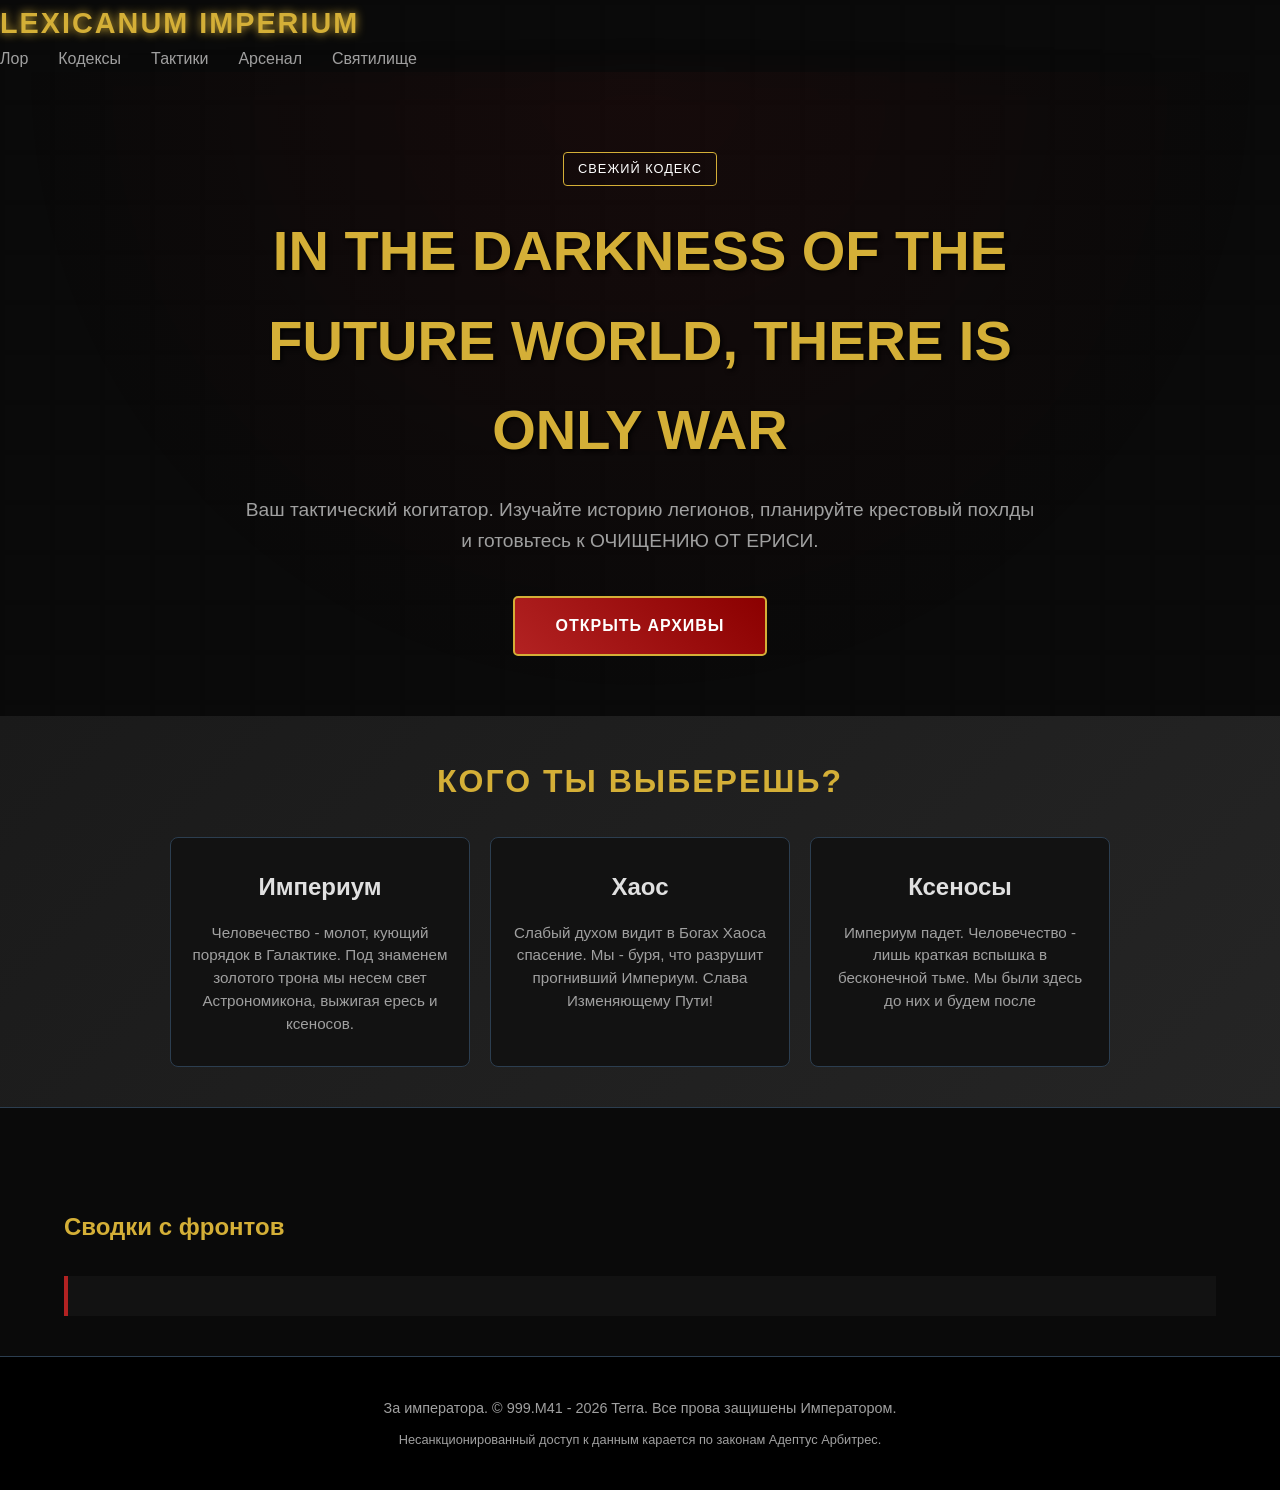
==== index.html @ 8dfe5d38 "Add files via upload" ====
<!DOCTYPE html>

<html lang="ru">
    <head>
        <meta charset="UTF-8">
        <meta name="viewport" content="width=device-width,initial-scale=1.0">
        <title>Lexicanum Imperium - Главная</title>
        <link rel="stylesheet" href="style.css">
    </head>
    <body>
        <header>
            <div class="logo">Lexicanum Imperium</div>
            <nav class="nav">
                <a href="#">Лор</a>
                <a href="#">Кодексы</a>
                <a href="#">Тактики</a>
                <a href="#">Арсенал</a>
                <a href="#">Святилище</a>
            </nav>
        </header>
        <section class="hero">
            <div class="hero-content">
                <span class="badge">СВЕЖИЙ КОДЕКС</span>
                <h1>IN THE DARKNESS OF THE FUTURE WORLD, THERE IS ONLY WAR</h1>
                <P>Ваш тактический когитатор. Изучайте историю легионов, планируйте крестовый похлды и готовьтесь к ОЧИЩЕНИЮ ОТ ЕРИСИ.</P>
                <a href="#" class="cta-button">Открыть Архивы</a>
            </div>
        </section>
        <section class="faction-selector">
            <h2 class="selector-title">КОГО ТЫ ВЫБЕРЕШЬ?</h2>
            <div class="faction-grid">
                <div class="card">
                    <h3>Империум</h3>
                    <p>Человечество - молот, кующий порядок в Галактике. Под знаменем золотого трона мы несем свет Астрономикона, выжигая ересь и ксеносов.</p>
                </div>
    
                <div class="card">
                    <h3>Хаос</h3>
                    <p>Слабый духом видит в Богах Хаоса спасение. Мы - буря, что разрушит прогнивший Империум. Слава Изменяющему Пути!</p>
                </div>
    
                <div class="card">
                    <h3>Ксеносы</h3>
                    <p>Империум падет. Человечество - лишь краткая вспышка в бесконечной тьме. Мы были здесь до них и будем после</p>
                </div>
            </div>
        </section>
        <main class="main-content">
            <section class="latest-news">
                <h2 style="font-family: var(--font-heading); color: var(--color-accent-gold);margin-bottom: 30px;">Сводки с фронтов</h2>
                <div class="news-grid">
                    <div class="news-item"></div>
                </div>
            </section>
        </main>

        <footer class="footer">
            <p>За императора. &copy; 999.M41 - 2026 Terra. Все прова защишены Императором.</p>
            <p style="font-size: 0.8rem; margin-top: 10px;">Несанкционированный доступ к данным карается по законам Адептус Арбитрес.</p>
        </footer>
    </body>
</html>
---- style.css ----
:root{
    --color-bg-main: #0A0A0A;
    --color-bg-card: #121212;
    --color-bg-parchment: #2c2c2c;
    --color-text-primary: #e0e0e0;
    --color-text-muted: #a0a0a0;
    --color-accent-red: #b22222;
    --color-accent-gold: #d4af37;
    --color-border: #2c3e50;
    --font-main: 'Roboto', sans-serif;
    --font-heading: 'Oswald', sans-serif;
}

* {
    box-sizing: border-box;
    margin: 0;
    padding: 0;
}

body {
    font-family: var(--font-main);
    background-color: var(--color-bg-main);
    color: var(--color-text-primary);
    line-height: 1.6;
    overflow-x: hidden;
}

/*Эффект шума на фоне*/
body::before {
    content: '';
    position: fixed;
    top: 0; left: 0; right: 0; bottom: 0;
    background: 
        linear-gradient(rgba(18,18,18,0.2) 10%, transparent 10%),
        linear-gradient(90deg, rgba(18,18,18,0.2) 10%, transparent 10%);
    background-size: 50px 50px;
    z-index: -1;
    opacity: 0.1;
    pointer-events: none;
}

.header {
    padding: 20px 5%;
    background: linear-gradient(135deg, var(--color-bg-card) 0%, #1a1a1a 100%);
    border-bottom: 1px solid var(--color-border);
    display: flex;
    justify-content: space-between;
    align-items: center;
    position: sticky;
    top: 0;
    z-index: 100;
}

.logo {
    font-family: var(--font-heading);
    font-size: 1.8rem;
    font-weight: 700;
    color: var(--color-accent-gold);
    text-transform: uppercase;
    letter-spacing: 2px;
    text-shadow: 0 0 10px var(--color-accent-gold);
}

.nav {
    display: flex;
    gap: 30px;
}

.nav a {
    color: var(--color-text-muted);
    text-decoration: none;
    font-weight: 500;
    transition: color 0.3s;
    position: relative;
}

.nav a::after{
    content: '';
    position: absolute;
    width: 0;
    height: 2px;
    bottom: -5px;
    left: 0;
    background-color: var(--color-accent-red);
    transition: width 0.3s;
}

.nav a:hover {
    color: var(--color-text-primary);
}

.nav a:hover::after {
    width: 100%;
}

.hero {
    padding: 80px 5% 60px;
    text-align: center;
    background: 
    radial-gradient(ellipse at top, rgba(178, 34, 34, 0.05) 0%, transparent 70%),
    url('data:image/svg+xml;utf8,<svg xmlns="http://www.w3.org/2000/svg" width="100" height="100"><text x="50" y="50" font-size="80" fill="rgba(255,255,255,0.01)">&#9760;</text></svg>') repeat;
    position: relative;
}

.hero::before {
    content: '';
    position: absolute;
    top: 0; left: 0; bottom: 0; right: 0;
    background: inherit;
    filter: blur(20px) brightness(0.5);
    z-index: 1;
}

.hero-content {
    position: relative;
    z-index: 2;
    max-width: 800px;
    margin: 0 auto;
}

.badge {
    display: inline-block;
    background-color: var(--font-heading);
    color: white;
    padding: 6px 14px;
    border-radius: 4px;
    font-size: 0.8rem;
    text-transform: uppercase;
    letter-spacing: 1px;
    margin-bottom: 20px;
    border: 1px solid var(--color-accent-gold);
}

h1 {
    font-family: var(--font-heading);
    font-size: 3.5rem;
    margin-bottom: 20px;
    color: var(--color-accent-gold);
    text-shadow: 2px 2px 4px rgba(0,0,0,0.8);
}

.hero p {
    font-size: 1.2rem;
    color: var(--color-text-muted);
    margin-bottom: 40px;
}

.cta-button {
    display: inline-block;
    background: linear-gradient(45deg, var(--color-accent-red), #8B0000);
    color: white;
    padding: 15px 40px;
    text-decoration: none;
    font-weight: bold;
    border: 2px solid var(--color-accent-gold);
    border-radius: 5px;
    cursor: pointer;
    transition: transform 0.2s, box-shadow 0.2s;
    text-transform: uppercase;
    letter-spacing: 1px;
}

.cta-button:hover {
    transform: translateY(-3px);
    box-shadow: 0 10px 20px rgba(178, 34, 34, 0.4);
}

.main-content {
    padding: 40px 5%;
    display: grid;
    grid-template-columns: 2fr 1fr;
    gap: 40px;
}

.faction-selector {
    padding: 40px 5%;
    text-align: center;
    background: linear-gradient(135deg, #1a1a1a 0%, #252525 100%);
    border-bottom: 1px solid var(--color-border);
}

.selector-title {
    font-family: var(--font-heading);
    font-size: 2rem;
    color: var(--color-accent-gold);
    margin-bottom: 30px;
    text-transform: uppercase;
    letter-spacing: 2px;
}

.faction-grid {
    display: flex;
    justify-content: center;
    gap: 20px;
    flex-wrap: wrap;
}
.card {
    flex: 1;
    max-width: 300px;
    background: var(--color-bg-card);
    border: 1px solid var(--color-border);
    border-radius: 8px;
    padding: 30px 20px;
    text-align: center;
    transition: transform 0.2s, border-color 0.2s, box-shadow 0.2s;
    position: relative;
    cursor: pointer;
}

.card::before {
    content: '';
    position: absolute;
    top: 0; left: 0; right: 0;
    height: 4px;
    background: var(--color-accent-red);
    border-radius: 8px 8px 0 0;
    opacity: 0;
    transition: opacity 0.3s;
}

.card:hover {
    transform: translateY(-5px);
    border-color: var(--color-accent-gold);
    box-shadow: 0 10px 20px rgba(0,0,0,0.3);
}

.card:hover::before {
    opacity: 1;
}

.card h3 {
    font-family: var(--font-heading);
    color: var(--color-text-primary);
    margin-bottom: 15px;
    font-size: 1.5rem;
}

.card p {
    color: var(--color-text-muted);
    font-size: 0.95rem;
    line-height: 1.5;
}

.card a {
    color: var(--color-accent-red);
    text-decoration: none;
    font-weight: 600;
}

.card a:hover {
    text-decoration: underline;
}

.sidebar .card{
    background: linear-gradient(135deg, #1a1a1a 0%, #2c2c2c 100%);
}

.latest-news {
    grid-column: 1 / -1;
    margin-top: 60px;
}

.news-grid {
    display: grid;
    grid-template-columns: repeat(auto-fit, minmax(300px, 1fr));
    gap: 30px;
}

.news-item {
    background: var(--color-bg-card);
    border-left: 4px solid var(--color-accent-red);
    padding: 20px;
    transition: transform 0.2s;
}

.news-item:hover {
    transform: translateX(5px);
}

.news-item h4 {
    color: var(--color-text-primary);
    margin-bottom: 10px;
}

.news-item time {
    color: var(--color-accent-red);
    font-size: 0.85rem;
    display: block;
    margin-bottom: 10px;
}

.footer {
    background: #000000;
    color: var(--color-text-muted);
    text-align: center;
    padding: 40px 5%;
    border-top: 1px solid var(--color-border);
    font-size: 0.9rem;
}

@media (max-width: 768px) {
    .main-content {
        grid-template-columns: 1fr;
    }
    .latest-news {
        margin-top: 40px;
    }
    h1 {
        font-size: 2.5rem;
    }
    .faction-grid {
        flex-direction: column;
        align-items: center;
    }
    .card {
        max-width: 90%;
    }
}
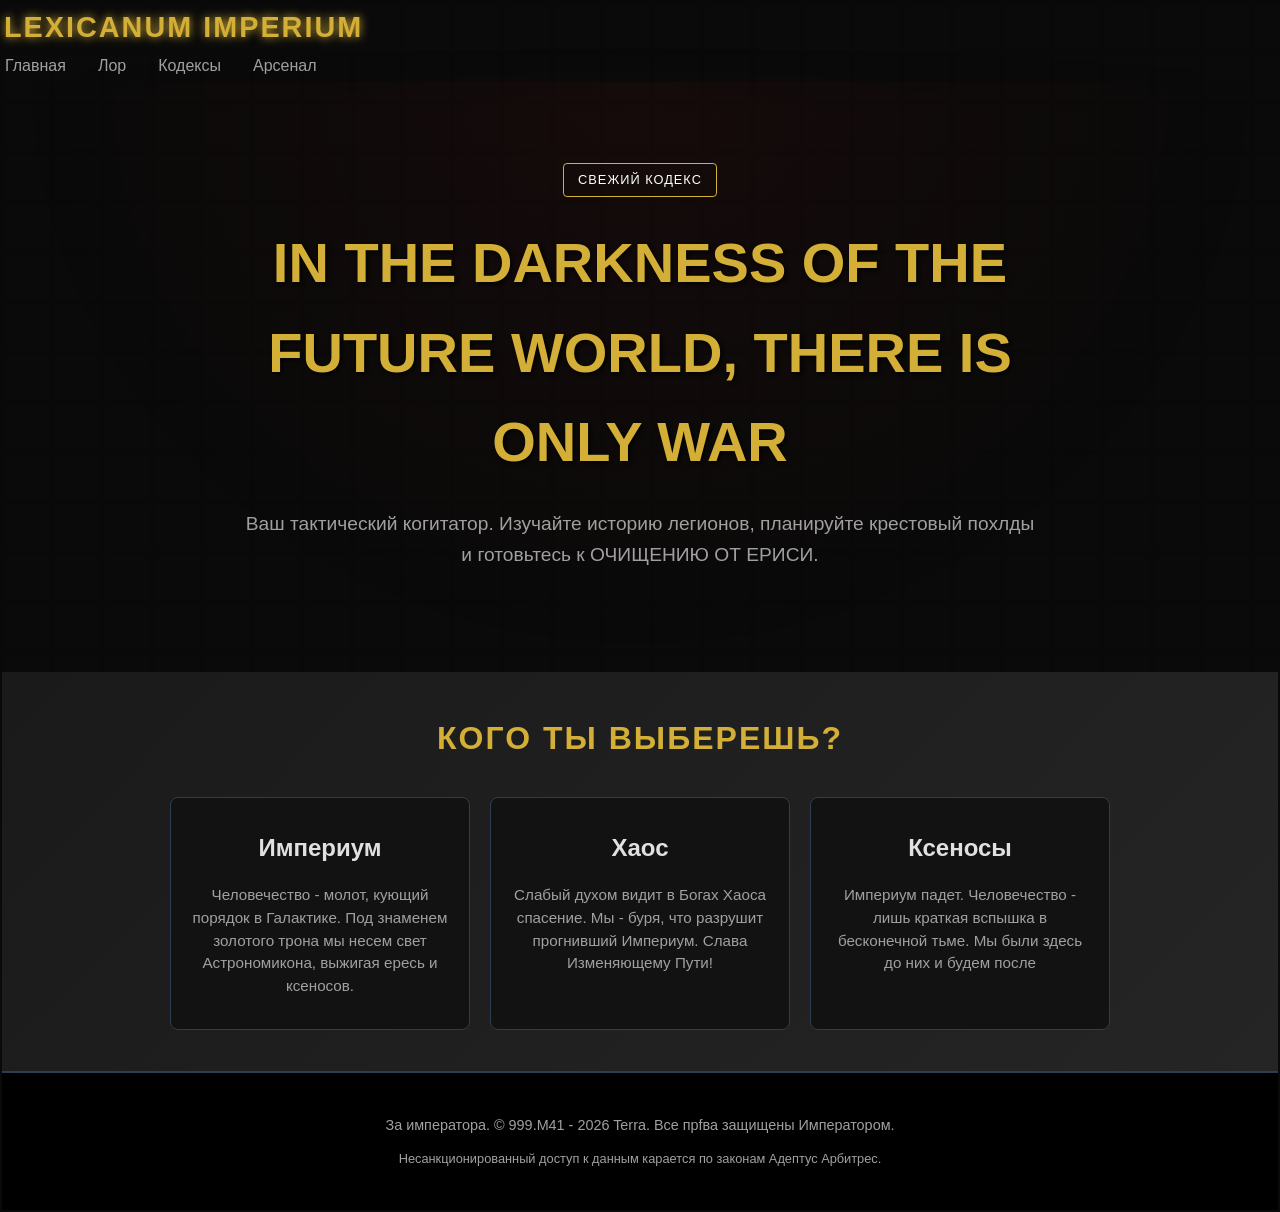
==== commit 9952bd90: "Add files via upload" ====
--- a/index.html
+++ b/index.html
@@ -11,11 +11,10 @@
         <header>
             <div class="logo">Lexicanum Imperium</div>
             <nav class="nav">
+                <a href="index.html">Главная</a>
                 <a href="#">Лор</a>
                 <a href="#">Кодексы</a>
-                <a href="#">Тактики</a>
                 <a href="#">Арсенал</a>
-                <a href="#">Святилище</a>
             </nav>
         </header>
         <section class="hero">
@@ -23,39 +22,29 @@
                 <span class="badge">СВЕЖИЙ КОДЕКС</span>
                 <h1>IN THE DARKNESS OF THE FUTURE WORLD, THERE IS ONLY WAR</h1>
                 <P>Ваш тактический когитатор. Изучайте историю легионов, планируйте крестовый похлды и готовьтесь к ОЧИЩЕНИЮ ОТ ЕРИСИ.</P>
-                <a href="#" class="cta-button">Открыть Архивы</a>
             </div>
         </section>
         <section class="faction-selector">
             <h2 class="selector-title">КОГО ТЫ ВЫБЕРЕШЬ?</h2>
             <div class="faction-grid">
-                <div class="card">
-                    <h3>Империум</h3>
-                    <p>Человечество - молот, кующий порядок в Галактике. Под знаменем золотого трона мы несем свет Астрономикона, выжигая ересь и ксеносов.</p>
-                </div>
-    
-                <div class="card">
+                <a href="imperium.html" class="card">
+                        <h3>Империум</h3>
+                        <p>Человечество - молот, кующий порядок в Галактике. Под знаменем золотого трона мы несем свет Астрономикона, выжигая ересь и ксеносов.</p>
+                </a>
+                
+                <a href="" class="card">
                     <h3>Хаос</h3>
                     <p>Слабый духом видит в Богах Хаоса спасение. Мы - буря, что разрушит прогнивший Империум. Слава Изменяющему Пути!</p>
-                </div>
-    
-                <div class="card">
+                </a>
+                
+                <a href="" class="card">
                     <h3>Ксеносы</h3>
                     <p>Империум падет. Человечество - лишь краткая вспышка в бесконечной тьме. Мы были здесь до них и будем после</p>
-                </div>
+                </a>
             </div>
         </section>
-        <main class="main-content">
-            <section class="latest-news">
-                <h2 style="font-family: var(--font-heading); color: var(--color-accent-gold);margin-bottom: 30px;">Сводки с фронтов</h2>
-                <div class="news-grid">
-                    <div class="news-item"></div>
-                </div>
-            </section>
-        </main>
-
         <footer class="footer">
-            <p>За императора. &copy; 999.M41 - 2026 Terra. Все прова защишены Императором.</p>
+            <p>За императора. &copy; 999.M41 - 2026 Terra. Все прfва защищены Императором.</p>
             <p style="font-size: 0.8rem; margin-top: 10px;">Несанкционированный доступ к данным карается по законам Адептус Арбитрес.</p>
         </footer>
     </body>
--- a/style.css
+++ b/style.css
@@ -14,7 +14,7 @@
 * {
     box-sizing: border-box;
     margin: 0;
-    padding: 0;
+    padding: 1px;
 }
 
 body {
@@ -194,8 +194,14 @@
     gap: 20px;
     flex-wrap: wrap;
 }
+
+.faction-grid a {
+    text-decoration: none;
+}
+
 .card {
     flex: 1;
+    min-width: 300px;
     max-width: 300px;
     background: var(--color-bg-card);
     border: 1px solid var(--color-border);
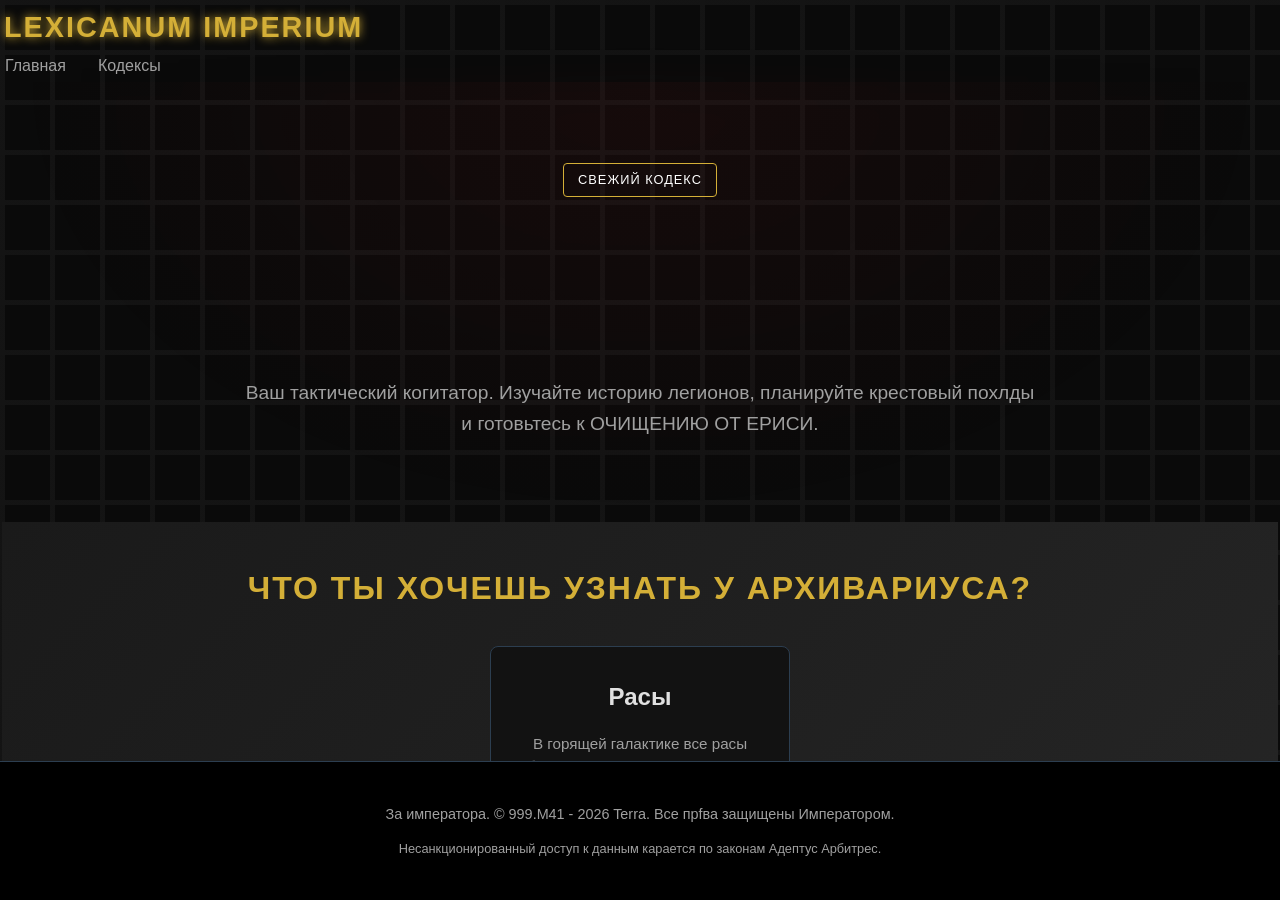
==== commit 5fe7a922: "Add files via upload" ====
--- a/index.html
+++ b/index.html
@@ -12,40 +12,43 @@
             <div class="logo">Lexicanum Imperium</div>
             <nav class="nav">
                 <a href="index.html">Главная</a>
-                <a href="#">Лор</a>
                 <a href="#">Кодексы</a>
-                <a href="#">Арсенал</a>
             </nav>
         </header>
         <section class="hero">
             <div class="hero-content">
                 <span class="badge">СВЕЖИЙ КОДЕКС</span>
-                <h1>IN THE DARKNESS OF THE FUTURE WORLD, THERE IS ONLY WAR</h1>
+                <div class="typewriter-wrapper">
+                    <h1 class="typewriter" data-text="В ТЬМЕ ГРЯДУЩЕГО МИРА | ЕСТЬ ТОЛЬКО ВОЙНА"></h1>
+                </div>
+                <span class="cursor"></span>
                 <P>Ваш тактический когитатор. Изучайте историю легионов, планируйте крестовый похлды и готовьтесь к ОЧИЩЕНИЮ ОТ ЕРИСИ.</P>
             </div>
         </section>
         <section class="faction-selector">
-            <h2 class="selector-title">КОГО ТЫ ВЫБЕРЕШЬ?</h2>
+            <h2 class="selector-title">ЧТО ТЫ ХОЧЕШЬ УЗНАТЬ У АРХИВАРИУСА?</h2>
             <div class="faction-grid">
-                <a href="imperium.html" class="card">
-                        <h3>Империум</h3>
-                        <p>Человечество - молот, кующий порядок в Галактике. Под знаменем золотого трона мы несем свет Астрономикона, выжигая ересь и ксеносов.</p>
+                <!-- <a href="codex.html" class="card">
+                    <h3>Кодексы</h3>
+                    <p>Своды правил  для отдельных юнитов.</p>
+                </a> -->
+                
+                <a href="specieses.html" class="card">
+                    <h3>Расы</h3>
+                    <p>В горящей галактике все расы обречены на одну участь - вечную войну.</p>
                 </a>
                 
-                <a href="" class="card">
-                    <h3>Хаос</h3>
-                    <p>Слабый духом видит в Богах Хаоса спасение. Мы - буря, что разрушит прогнивший Империум. Слава Изменяющему Пути!</p>
-                </a>
-                
-                <a href="" class="card">
-                    <h3>Ксеносы</h3>
-                    <p>Империум падет. Человечество - лишь краткая вспышка в бесконечной тьме. Мы были здесь до них и будем после</p>
-                </a>
+                <!-- <a href="" class="card">
+                    <h3>Эры войны</h3>
+                    <p>От эпохи Древних и Падения эльдар через Золотой рассвет человечества и Великую Ересь пролег путь Империума к его десяти тысячелетиям непрерывной агонии.</p>
+                </a> -->
             </div>
         </section>
         <footer class="footer">
             <p>За императора. &copy; 999.M41 - 2026 Terra. Все прfва защищены Императором.</p>
             <p style="font-size: 0.8rem; margin-top: 10px;">Несанкционированный доступ к данным карается по законам Адептус Арбитрес.</p>
         </footer>
+
+        <script src="script.js" defer></script>
     </body>
 </html>
--- a/style.css
+++ b/style.css
@@ -31,8 +31,8 @@
     position: fixed;
     top: 0; left: 0; right: 0; bottom: 0;
     background: 
-        linear-gradient(rgba(18,18,18,0.2) 10%, transparent 10%),
-        linear-gradient(90deg, rgba(18,18,18,0.2) 10%, transparent 10%);
+        linear-gradient(rgba(116, 116, 116, 0.9) 10%, transparent 10%),
+        linear-gradient(90deg, rgba(116, 116, 116, 0.9) 10%, transparent 10%);
     background-size: 50px 50px;
     z-index: -1;
     opacity: 0.1;
@@ -93,12 +93,45 @@
     width: 100%;
 }
 
+.bar p {
+    color: var(--color-text-muted);
+    font-size: 0.95rem;
+    line-height: 1.5;
+}
+
+.bar a {
+    color: var(--color-text-muted);
+    font-size: 0.95rem;
+    line-height: 1.5;
+    text-decoration: none;
+}
+
+.typewriter-wrapper {
+    height: 45%;
+    max-width: 100%;
+    margin: 0 auto;
+    padding: 10px 20px;
+}
+
+.typewriter {
+    font-family: var(--font-heading);
+    font-size: 3.5rem;
+    font-weight: 700;
+    color: var(--color-accent-gold);
+    margin: 0;
+    text-shadow: 0 0 10px rgba(178,34,34,0.5);
+
+    position: relative;
+    line-height: 1.2;
+    letter-spacing: 2px;
+}
+
 .hero {
     padding: 80px 5% 60px;
     text-align: center;
     background: 
-    radial-gradient(ellipse at top, rgba(178, 34, 34, 0.05) 0%, transparent 70%),
-    url('data:image/svg+xml;utf8,<svg xmlns="http://www.w3.org/2000/svg" width="100" height="100"><text x="50" y="50" font-size="80" fill="rgba(255,255,255,0.01)">&#9760;</text></svg>') repeat;
+        radial-gradient(ellipse at top, rgba(178, 34, 34, 0.05) 0%, transparent 70%),
+        url('data:image/svg+xml;utf8,<svg xmlns="http://www.w3.org/2000/svg" width="100" height="100"><text x="50" y="50" font-size="80" fill="rgba(255,255,255,0.01)">&#9760;</text></svg>') repeat;
     position: relative;
 }
 
@@ -116,6 +149,7 @@
     z-index: 2;
     max-width: 800px;
     margin: 0 auto;
+    height: 300px;
 }
 
 .badge {
@@ -131,14 +165,6 @@
     border: 1px solid var(--color-accent-gold);
 }
 
-h1 {
-    font-family: var(--font-heading);
-    font-size: 3.5rem;
-    margin-bottom: 20px;
-    color: var(--color-accent-gold);
-    text-shadow: 2px 2px 4px rgba(0,0,0,0.8);
-}
-
 .hero p {
     font-size: 1.2rem;
     color: var(--color-text-muted);
@@ -167,7 +193,7 @@
 
 .main-content {
     padding: 40px 5%;
-    display: grid;
+    display: inline-block;
     grid-template-columns: 2fr 1fr;
     gap: 40px;
 }
@@ -296,6 +322,8 @@
 }
 
 .footer {
+    position: fixed;
+    bottom: 0; left: 0; right: 0;
     background: #000000;
     color: var(--color-text-muted);
     text-align: center;
@@ -303,6 +331,10 @@
     border-top: 1px solid var(--color-border);
     font-size: 0.9rem;
 }
+@keyframes blink {
+    0%, 50% {opacity: 1;}
+    50.01%, 100% {opacity: 0;}
+}
 
 @media (max-width: 768px) {
     .main-content {
@@ -319,6 +351,12 @@
         align-items: center;
     }
     .card {
-        max-width: 90%;
+        max-width: 40%;
+    }
+    .typewriter {
+        font-size: 2.2rem;
+    }
+    .typewriter-wrapper {
+        padding: 8px 15px;
     }
 }
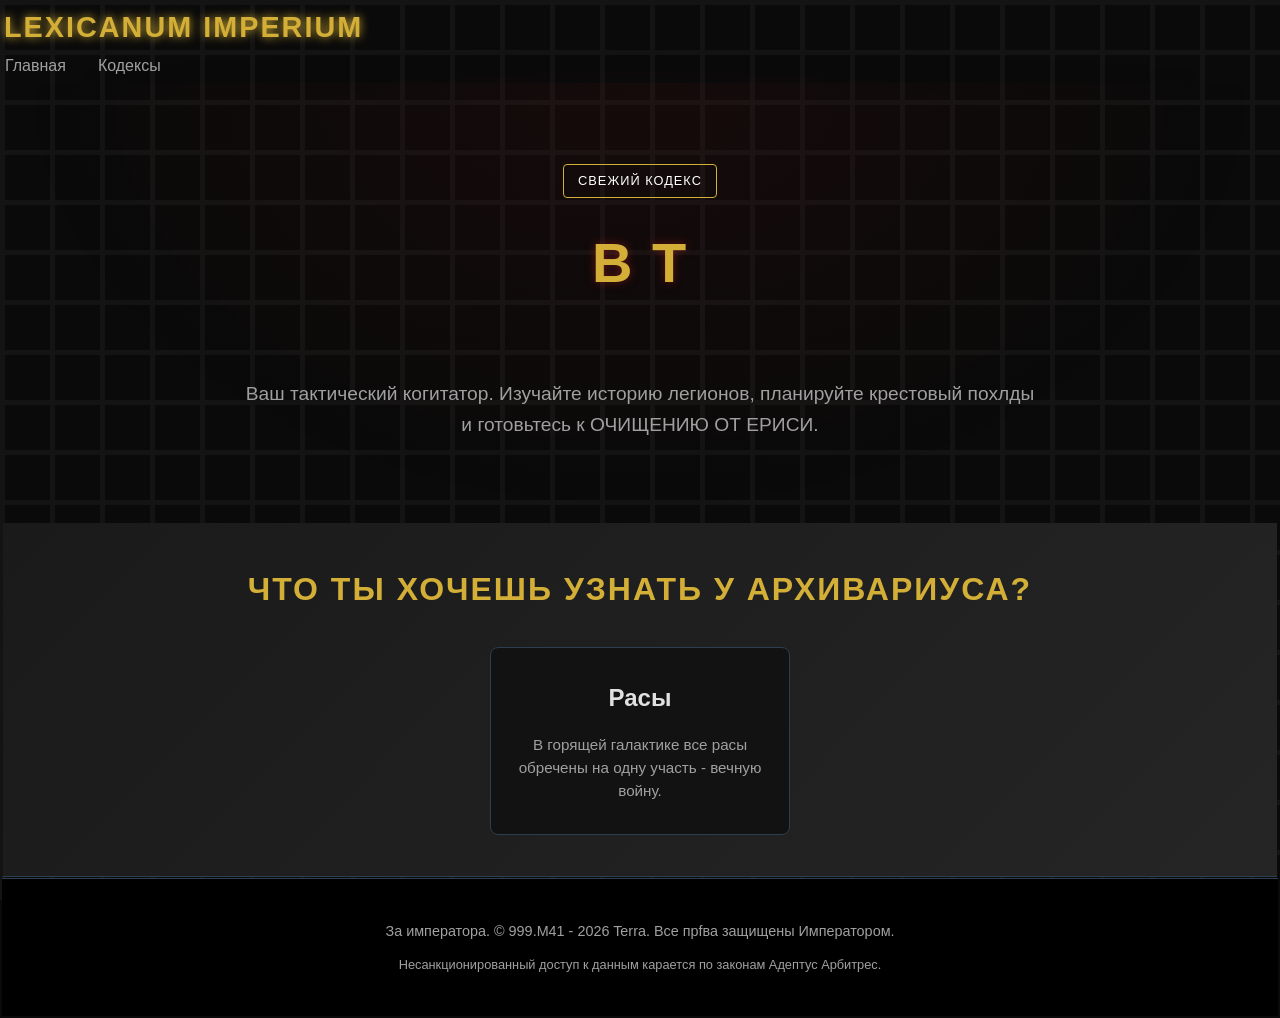
==== commit 592b622b: "Add files via upload" ====
--- a/index.html
+++ b/index.html
@@ -15,35 +15,37 @@
                 <a href="#">Кодексы</a>
             </nav>
         </header>
-        <section class="hero">
-            <div class="hero-content">
-                <span class="badge">СВЕЖИЙ КОДЕКС</span>
-                <div class="typewriter-wrapper">
-                    <h1 class="typewriter" data-text="В ТЬМЕ ГРЯДУЩЕГО МИРА | ЕСТЬ ТОЛЬКО ВОЙНА"></h1>
+        <main>
+            <section class="hero">
+                <div class="hero-content">
+                    <span class="badge">СВЕЖИЙ КОДЕКС</span>
+                    <div class="typewriter-wrapper">
+                        <h1 class="typewriter" data-text="В ТЬМЕ ГРЯДУЩЕГО МИРА | ЕСТЬ ТОЛЬКО ВОЙНА"></h1>
+                    </div>
+                    <span class="cursor"></span>
+                    <P>Ваш тактический когитатор. Изучайте историю легионов, планируйте крестовый похлды и готовьтесь к ОЧИЩЕНИЮ ОТ ЕРИСИ.</P>
                 </div>
-                <span class="cursor"></span>
-                <P>Ваш тактический когитатор. Изучайте историю легионов, планируйте крестовый похлды и готовьтесь к ОЧИЩЕНИЮ ОТ ЕРИСИ.</P>
-            </div>
-        </section>
-        <section class="faction-selector">
-            <h2 class="selector-title">ЧТО ТЫ ХОЧЕШЬ УЗНАТЬ У АРХИВАРИУСА?</h2>
-            <div class="faction-grid">
-                <!-- <a href="codex.html" class="card">
-                    <h3>Кодексы</h3>
-                    <p>Своды правил  для отдельных юнитов.</p>
-                </a> -->
-                
-                <a href="specieses.html" class="card">
-                    <h3>Расы</h3>
-                    <p>В горящей галактике все расы обречены на одну участь - вечную войну.</p>
-                </a>
-                
-                <!-- <a href="" class="card">
-                    <h3>Эры войны</h3>
-                    <p>От эпохи Древних и Падения эльдар через Золотой рассвет человечества и Великую Ересь пролег путь Империума к его десяти тысячелетиям непрерывной агонии.</p>
-                </a> -->
-            </div>
-        </section>
+            </section>
+            <section class="faction-selector">
+                <h2 class="selector-title">ЧТО ТЫ ХОЧЕШЬ УЗНАТЬ У АРХИВАРИУСА?</h2>
+                <div class="faction-grid">
+                    <!-- <a href="codex.html" class="card">
+                        <h3>Кодексы</h3>
+                        <p>Своды правил  для отдельных юнитов.</p>
+                    </a> -->
+                    
+                    <a href="specieses.html" class="card">
+                        <h3>Расы</h3>
+                        <p>В горящей галактике все расы обречены на одну участь - вечную войну.</p>
+                    </a>
+                    
+                    <!-- <a href="" class="card">
+                        <h3>Эры войны</h3>
+                        <p>От эпохи Древних и Падения эльдар через Золотой рассвет человечества и Великую Ересь пролег путь Империума к его десяти тысячелетиям непрерывной агонии.</p>
+                    </a> -->
+                </div>
+            </section>
+        </main>
         <footer class="footer">
             <p>За императора. &copy; 999.M41 - 2026 Terra. Все прfва защищены Императором.</p>
             <p style="font-size: 0.8rem; margin-top: 10px;">Несанкционированный доступ к данным карается по законам Адептус Арбитрес.</p>
--- a/style.css
+++ b/style.css
@@ -23,6 +23,11 @@
     color: var(--color-text-primary);
     line-height: 1.6;
     overflow-x: hidden;
+
+    display: grid;
+    grid-template-rows: auto auto 1fr auto;
+    min-height: 100vh;
+    margin: 0;
 }
 
 /*Эффект шума на фоне*/
@@ -322,8 +327,6 @@
 }
 
 .footer {
-    position: fixed;
-    bottom: 0; left: 0; right: 0;
     background: #000000;
     color: var(--color-text-muted);
     text-align: center;
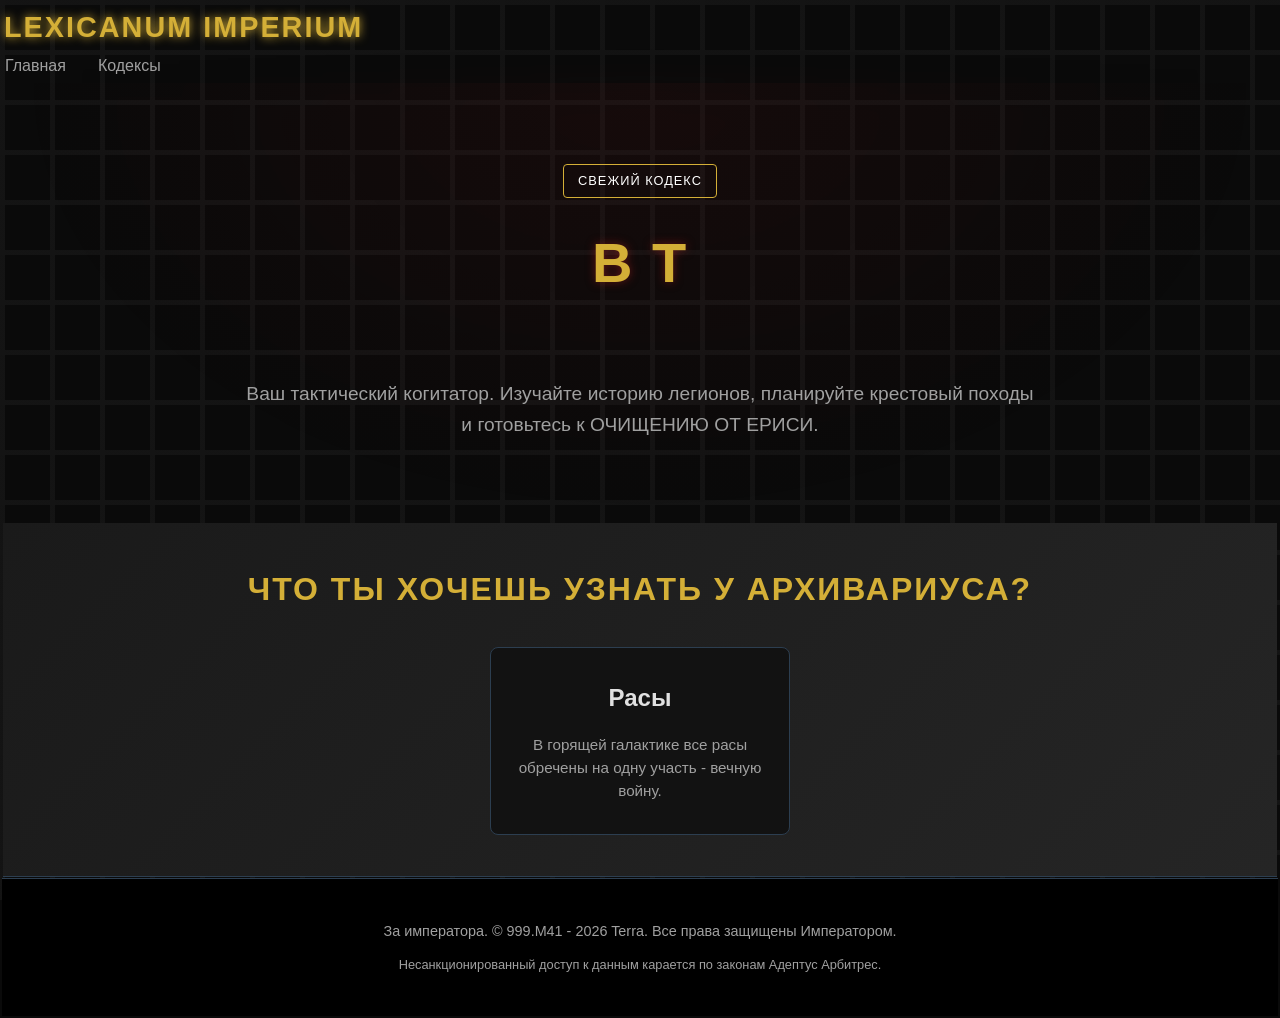
==== commit a0a3f748: "Add files via upload" ====
--- a/index.html
+++ b/index.html
@@ -4,7 +4,7 @@
     <head>
         <meta charset="UTF-8">
         <meta name="viewport" content="width=device-width,initial-scale=1.0">
-        <title>Lexicanum Imperium - Главная</title>
+        <title>Когитатор Warhammer 40.000</title>
         <link rel="stylesheet" href="style.css">
     </head>
     <body>
@@ -23,7 +23,7 @@
                         <h1 class="typewriter" data-text="В ТЬМЕ ГРЯДУЩЕГО МИРА | ЕСТЬ ТОЛЬКО ВОЙНА"></h1>
                     </div>
                     <span class="cursor"></span>
-                    <P>Ваш тактический когитатор. Изучайте историю легионов, планируйте крестовый похлды и готовьтесь к ОЧИЩЕНИЮ ОТ ЕРИСИ.</P>
+                    <P>Ваш тактический когитатор. Изучайте историю легионов, планируйте крестовый походы и готовьтесь к ОЧИЩЕНИЮ ОТ ЕРИСИ.</P>
                 </div>
             </section>
             <section class="faction-selector">
@@ -47,7 +47,7 @@
             </section>
         </main>
         <footer class="footer">
-            <p>За императора. &copy; 999.M41 - 2026 Terra. Все прfва защищены Императором.</p>
+            <p>За императора. &copy; 999.M41 - 2026 Terra. Все права защищены Императором.</p>
             <p style="font-size: 0.8rem; margin-top: 10px;">Несанкционированный доступ к данным карается по законам Адептус Арбитрес.</p>
         </footer>
 
